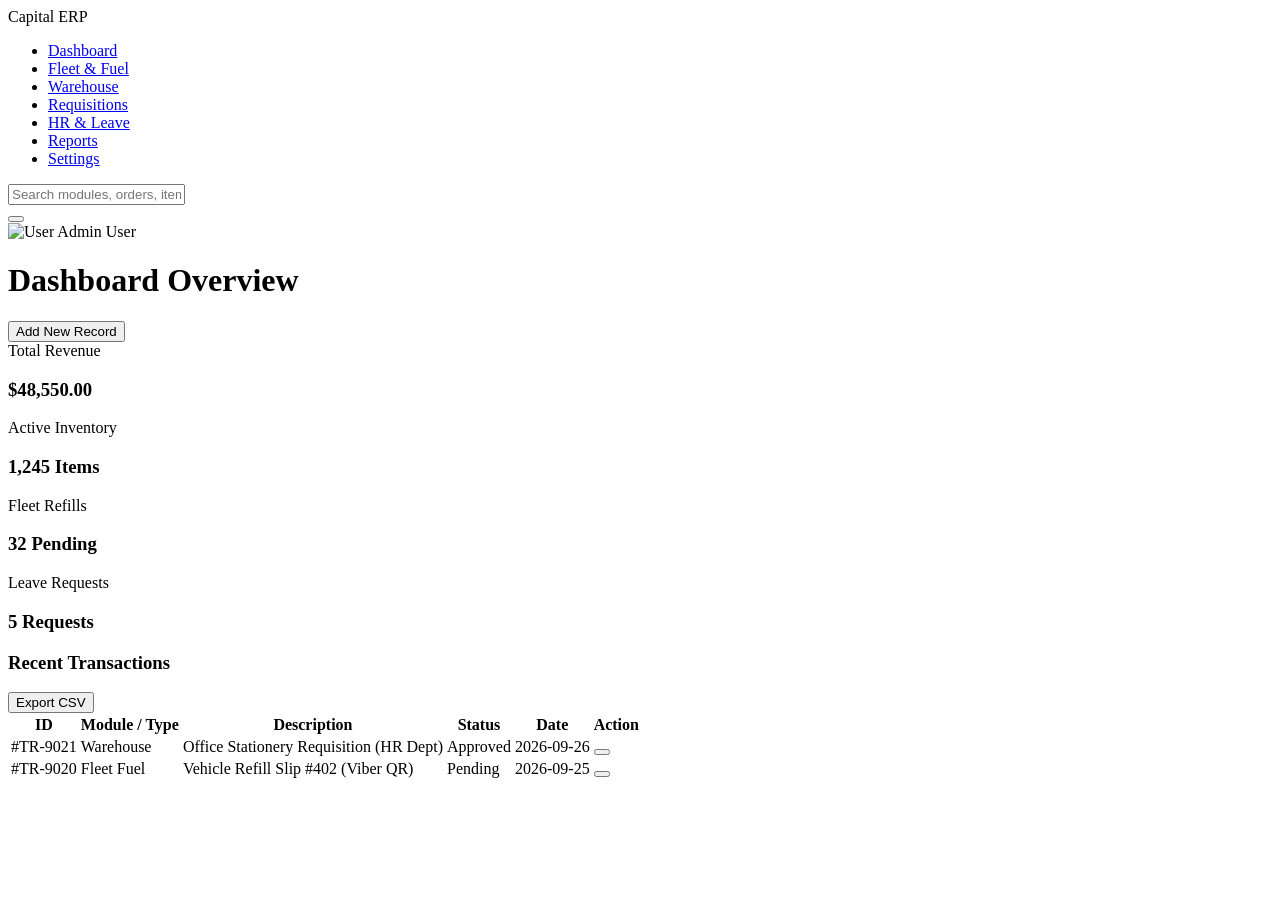
==== index.html @ 82a61a9e "Create index.html" ====
<!DOCTYPE html>
<html lang="en">
<head>
    <meta charset="UTF-8">
    <meta name="viewport" content="width=device-width, initial-scale=1.0">
    <title>Enterprise Resource Planning (ERP) System</title>
    <!-- Lucide Icons for Professional UI -->
    <script src="https://unpkg.com/lucide@latest"></script>
    <link rel="stylesheet" href="style.css">
</head>
<body>

    <div class="app-container">
        <!-- Sidebar Navigation -->
        <aside class="sidebar">
            <div class="sidebar-brand">
                <i data-lucide="box"></i>
                <span>Capital ERP</span>
            </div>
            <ul class="sidebar-menu">
                <li class="menu-item active"><a href="#"><i data-lucide="layout-dashboard"></i> Dashboard</a></li>
                <li class="menu-item"><a href="#"><i data-lucide="fuel"></i> Fleet & Fuel</a></li>
                <li class="menu-item"><a href="#"><i data-lucide="warehouse"></i> Warehouse</a></li>
                <li class="menu-item"><a href="#"><i data-lucide="file-text"></i> Requisitions</a></li>
                <li class="menu-item"><a href="#"><i data-lucide="users"></i> HR & Leave</a></li>
                <li class="menu-item"><a href="#"><i data-lucide="bar-chart-3"></i> Reports</a></li>
                <li class="menu-item"><a href="#"><i data-lucide="settings"></i> Settings</a></li>
            </ul>
        </aside>

        <!-- Main Wrapper -->
        <div class="main-wrapper">
            <!-- Top Header -->
            <header class="top-header">
                <div class="header-search">
                    <i data-lucide="search"></i>
                    <input type="text" placeholder="Search modules, orders, items...">
                </div>
                <div class="header-actions">
                    <button class="icon-btn"><i data-lucide="bell"></i></button>
                    <div class="user-profile">
                        <img src="https://images.unsplash.com/photo-1534528741775-53994a69daeb?w=100" alt="User">
                        <span>Admin User</span>
                    </div>
                </div>
            </header>

            <!-- Dashboard Content -->
            <main class="content-area">
                <div class="page-header">
                    <h1>Dashboard Overview</h1>
                    <button class="primary-btn"><i data-lucide="plus"></i> Add New Record</button>
                </div>

                <!-- Metric Cards -->
                <div class="metrics-grid">
                    <div class="metric-card">
                        <div class="metric-icon blue"><i data-lucide="trending-up"></i></div>
                        <div class="metric-info">
                            <span>Total Revenue</span>
                            <h3>$48,550.00</h3>
                        </div>
                    </div>
                    <div class="metric-card">
                        <div class="metric-icon green"><i data-lucide="package"></i></div>
                        <div class="metric-info">
                            <span>Active Inventory</span>
                            <h3>1,245 Items</h3>
                        </div>
                    </div>
                    <div class="metric-card">
                        <div class="metric-icon orange"><i data-lucide="truck"></i></div>
                        <div class="metric-info">
                            <span>Fleet Refills</span>
                            <h3>32 Pending</h3>
                        </div>
                    </div>
                    <div class="metric-card">
                        <div class="metric-icon purple"><i data-lucide="file-check"></i></div>
                        <div class="metric-info">
                            <span>Leave Requests</span>
                            <h3>5 Requests</h3>
                        </div>
                    </div>
                </div>

                <!-- Data Table Section -->
                <div class="card-table-container">
                    <div class="table-header">
                        <h3>Recent Transactions</h3>
                        <button class="outline-btn"><i data-lucide="download"></i> Export CSV</button>
                    </div>
                    <table>
                        <thead>
                            <tr>
                                <th>ID</th>
                                <th>Module / Type</th>
                                <th>Description</th>
                                <th>Status</th>
                                <th>Date</th>
                                <th>Action</th>
                            </tr>
                        </thead>
                        <tbody>
                            <tr>
                                <td>#TR-9021</td>
                                <td>Warehouse</td>
                                <td>Office Stationery Requisition (HR Dept)</td>
                                <td><span class="badge success">Approved</span></td>
                                <td>2026-09-26</td>
                                <td><button class="action-btn"><i data-lucide="more-horizontal"></i></button></td>
                            </tr>
                            <tr>
                                <td>#TR-9020</td>
                                <td>Fleet Fuel</td>
                                <td>Vehicle Refill Slip #402 (Viber QR)</td>
                                <td><span class="badge warning">Pending</span></td>
                                <td>2026-09-25</td>
                                <td><button class="action-btn"><i data-lucide="more-horizontal"></i></button></td>
                            </tr>
                        </tbody>
                    </table>
                </div>
            </main>
        </div>
    </div>

    <script>
        // Initialize Lucide Icons
        lucide.createIcons();
    </script>
</body>
</html>
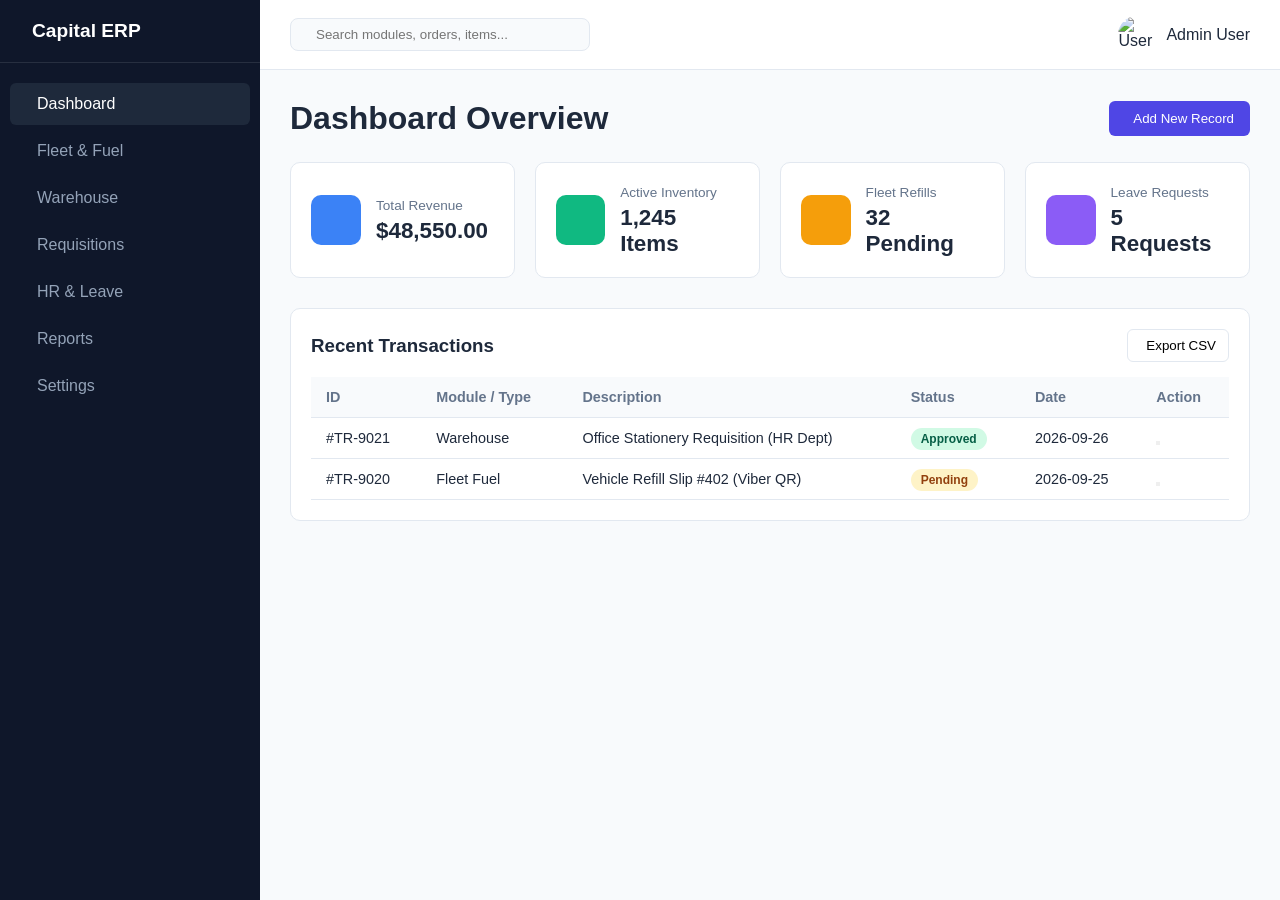
==== commit 348c6364: "Update stylesheet link from style.css to profile.css" ====
--- a/index.html
+++ b/index.html
@@ -6,7 +6,7 @@
     <title>Enterprise Resource Planning (ERP) System</title>
     <!-- Lucide Icons for Professional UI -->
     <script src="https://unpkg.com/lucide@latest"></script>
-    <link rel="stylesheet" href="style.css">
+    <link rel="stylesheet" href="profile.css">
 </head>
 <body>
 
--- a/profile.css
+++ b/profile.css
@@ -0,0 +1,258 @@
+:root {
+    --primary: #4f46e5;
+    --primary-hover: #4338ca;
+    --bg-main: #f8fafc;
+    --sidebar-bg: #0f172a;
+    --sidebar-text: #94a3b8;
+    --sidebar-hover: #1e293b;
+    --text-main: #1e293b;
+    --text-muted: #64748b;
+    --border-color: #e2e8f0;
+    --card-bg: #ffffff;
+}
+
+* {
+    margin: 0;
+    padding: 0;
+    box-sizing: border-box;
+    font-family: 'Segoe UI', Tahoma, Geneva, Verdana, sans-serif;
+}
+
+body {
+    background-color: var(--bg-main);
+    color: var(--text-main);
+}
+
+.app-container {
+    display: flex;
+    height: 100vh;
+    overflow: hidden;
+}
+
+/* Sidebar */
+.sidebar {
+    width: 260px;
+    background-color: var(--sidebar-bg);
+    color: white;
+    display: flex;
+    flex-direction: column;
+}
+
+.sidebar-brand {
+    padding: 20px;
+    display: flex;
+    align-items: center;
+    gap: 12px;
+    font-size: 1.2rem;
+    font-weight: bold;
+    border-bottom: 1px solid rgba(255,255,255,0.1);
+}
+
+.sidebar-menu {
+    list-style: none;
+    padding: 20px 10px;
+}
+
+.menu-item a {
+    display: flex;
+    align-items: center;
+    gap: 12px;
+    padding: 12px 15px;
+    color: var(--sidebar-text);
+    text-decoration: none;
+    border-radius: 6px;
+    margin-bottom: 5px;
+    transition: all 0.3s;
+}
+
+.menu-item.active a, .menu-item a:hover {
+    background-color: var(--sidebar-hover);
+    color: white;
+}
+
+/* Main Wrapper */
+.main-wrapper {
+    flex: 1;
+    display: flex;
+    flex-direction: column;
+    overflow-y: auto;
+}
+
+/* Header */
+.top-header {
+    height: 70px;
+    background-color: var(--card-bg);
+    border-bottom: 1px solid var(--border-color);
+    display: flex;
+    align-items: center;
+    justify-content: space-between;
+    padding: 0 30px;
+}
+
+.header-search {
+    display: flex;
+    align-items: center;
+    background: var(--bg-main);
+    padding: 8px 15px;
+    border-radius: 8px;
+    width: 300px;
+    border: 1px solid var(--border-color);
+    gap: 10px;
+}
+
+.header-search input {
+    border: none;
+    background: transparent;
+    outline: none;
+    width: 100%;
+}
+
+.header-actions {
+    display: flex;
+    align-items: center;
+    gap: 20px;
+}
+
+.icon-btn {
+    background: none;
+    border: none;
+    cursor: pointer;
+    color: var(--text-muted);
+}
+
+.user-profile {
+    display: flex;
+    align-items: center;
+    gap: 10px;
+    cursor: pointer;
+}
+
+.user-profile img {
+    width: 38px;
+    height: 38px;
+    border-radius: 50%;
+    object-fit: cover;
+}
+
+/* Content Area */
+.content-area {
+    padding: 30px;
+}
+
+.page-header {
+    display: flex;
+    justify-content: space-between;
+    align-items: center;
+    margin-bottom: 25px;
+}
+
+/* Metrics Grid */
+.metrics-grid {
+    display: grid;
+    grid-template-columns: repeat(auto-fit, minmax(220px, 1fr));
+    gap: 20px;
+    margin-bottom: 30px;
+}
+
+.metric-card {
+    background: var(--card-bg);
+    padding: 20px;
+    border-radius: 10px;
+    border: 1px solid var(--border-color);
+    display: flex;
+    align-items: center;
+    gap: 15px;
+}
+
+.metric-icon {
+    width: 50px;
+    height: 50px;
+    border-radius: 10px;
+    display: flex;
+    align-items: center;
+    justify-content: center;
+    color: white;
+}
+
+.metric-icon.blue { background: #3b82f6; }
+.metric-icon.green { background: #10b981; }
+.metric-icon.orange { background: #f59e0b; }
+.metric-icon.purple { background: #8b5cf6; }
+
+.metric-info span {
+    font-size: 0.85rem;
+    color: var(--text-muted);
+}
+
+.metric-info h3 {
+    font-size: 1.4rem;
+    margin-top: 4px;
+}
+
+/* Tables */
+.card-table-container {
+    background: var(--card-bg);
+    border-radius: 10px;
+    border: 1px solid var(--border-color);
+    padding: 20px;
+}
+
+.table-header {
+    display: flex;
+    justify-content: space-between;
+    align-items: center;
+    margin-bottom: 15px;
+}
+
+table {
+    width: 100%;
+    border-collapse: collapse;
+}
+
+th, td {
+    padding: 12px 15px;
+    text-align: left;
+    border-bottom: 1px solid var(--border-color);
+    font-size: 0.9rem;
+}
+
+th {
+    color: var(--text-muted);
+    font-weight: 600;
+    background-color: var(--bg-main);
+}
+
+/* Buttons and Badges */
+.primary-btn {
+    background-color: var(--primary);
+    color: white;
+    border: none;
+    padding: 10px 16px;
+    border-radius: 6px;
+    cursor: pointer;
+    display: flex;
+    align-items: center;
+    gap: 8px;
+    font-weight: 500;
+}
+
+.outline-btn {
+    background: transparent;
+    border: 1px solid var(--border-color);
+    padding: 8px 12px;
+    border-radius: 6px;
+    cursor: pointer;
+    display: flex;
+    align-items: center;
+    gap: 6px;
+}
+
+.badge {
+    padding: 4px 10px;
+    border-radius: 20px;
+    font-size: 0.75rem;
+    font-weight: 600;
+}
+
+.badge.success { background: #d1fae5; color: #065f46; }
+.badge.warning { background: #fef3c7; color: #92400e; }
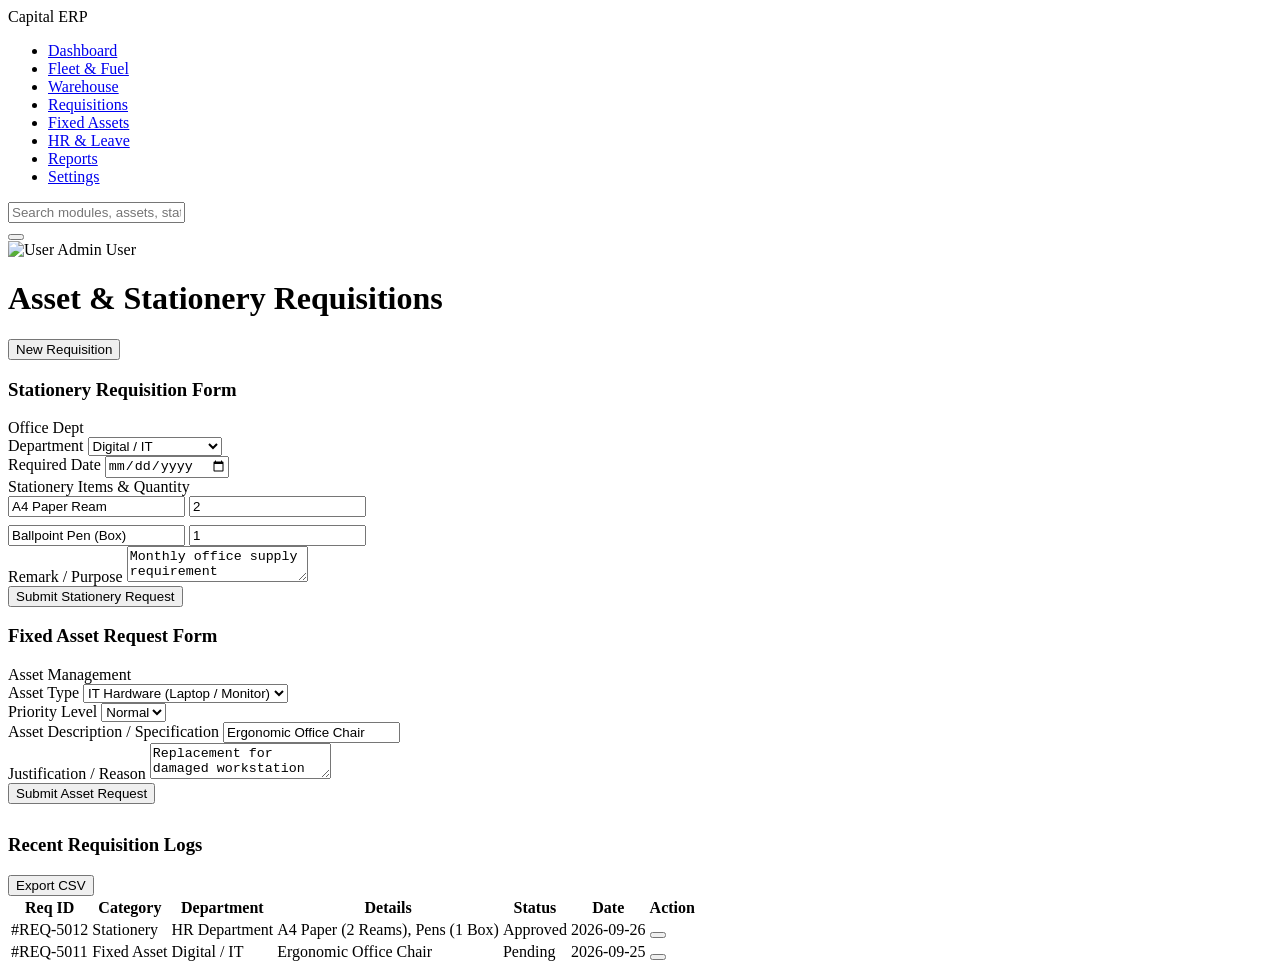
==== commit bc9e1599: "Refactor index.html for requisition features Updated the HTML structure for the ERP system dashboard" ====
--- a/index.html
+++ b/index.html
@@ -6,7 +6,7 @@
     <title>Enterprise Resource Planning (ERP) System</title>
     <!-- Lucide Icons for Professional UI -->
     <script src="https://unpkg.com/lucide@latest"></script>
-    <link rel="stylesheet" href="profile.css">
+    <link rel="stylesheet" href="style.css">
 </head>
 <body>
 
@@ -18,10 +18,11 @@
                 <span>Capital ERP</span>
             </div>
             <ul class="sidebar-menu">
-                <li class="menu-item active"><a href="#"><i data-lucide="layout-dashboard"></i> Dashboard</a></li>
+                <li class="menu-item"><a href="#"><i data-lucide="layout-dashboard"></i> Dashboard</a></li>
                 <li class="menu-item"><a href="#"><i data-lucide="fuel"></i> Fleet & Fuel</a></li>
                 <li class="menu-item"><a href="#"><i data-lucide="warehouse"></i> Warehouse</a></li>
-                <li class="menu-item"><a href="#"><i data-lucide="file-text"></i> Requisitions</a></li>
+                <li class="menu-item active"><a href="#"><i data-lucide="file-text"></i> Requisitions</a></li>
+                <li class="menu-item"><a href="#"><i data-lucide="shield"></i> Fixed Assets</a></li>
                 <li class="menu-item"><a href="#"><i data-lucide="users"></i> HR & Leave</a></li>
                 <li class="menu-item"><a href="#"><i data-lucide="bar-chart-3"></i> Reports</a></li>
                 <li class="menu-item"><a href="#"><i data-lucide="settings"></i> Settings</a></li>
@@ -34,7 +35,7 @@
             <header class="top-header">
                 <div class="header-search">
                     <i data-lucide="search"></i>
-                    <input type="text" placeholder="Search modules, orders, items...">
+                    <input type="text" placeholder="Search modules, assets, stationery...">
                 </div>
                 <div class="header-actions">
                     <button class="icon-btn"><i data-lucide="bell"></i></button>
@@ -45,57 +46,108 @@
                 </div>
             </header>
 
-            <!-- Dashboard Content -->
+            <!-- Requisitions Content Area -->
             <main class="content-area">
                 <div class="page-header">
-                    <h1>Dashboard Overview</h1>
-                    <button class="primary-btn"><i data-lucide="plus"></i> Add New Record</button>
+                    <h1>Asset & Stationery Requisitions</h1>
+                    <button class="primary-btn"><i data-lucide="plus"></i> New Requisition</button>
                 </div>
 
-                <!-- Metric Cards -->
-                <div class="metrics-grid">
-                    <div class="metric-card">
-                        <div class="metric-icon blue"><i data-lucide="trending-up"></i></div>
-                        <div class="metric-info">
-                            <span>Total Revenue</span>
-                            <h3>$48,550.00</h3>
+                <!-- Forms Grid Section -->
+                <div class="forms-grid">
+                    <!-- Stationery Requisition Form Card -->
+                    <div class="form-card">
+                        <div class="card-header-flex">
+                            <h3><i data-lucide="file-edit"></i> Stationery Requisition Form</h3>
+                            <span class="badge info">Office Dept</span>
                         </div>
+                        <form class="erp-form">
+                            <div class="form-row">
+                                <div class="form-group">
+                                    <label>Department</label>
+                                    <select class="form-control">
+                                        <option>Digital / IT</option>
+                                        <option>HR Department</option>
+                                        <option>Admin Department</option>
+                                        <option>Warehouse</option>
+                                        <option>Sales</option>
+                                        <option>Accounting</option>
+                                    </select>
+                                </div>
+                                <div class="form-group">
+                                    <label>Required Date</label>
+                                    <input type="date" class="form-control">
+                                </div>
+                            </div>
+                            <div class="form-group">
+                                <label>Stationery Items & Quantity</label>
+                                <div class="item-row">
+                                    <input type="text" class="form-control" placeholder="Item Name (e.g. A4 Paper, Pen)" value="A4 Paper Ream">
+                                    <input type="number" class="form-control qty-input" value="2">
+                                </div>
+                                <div class="item-row" style="margin-top: 8px;">
+                                    <input type="text" class="form-control" placeholder="Item Name" value="Ballpoint Pen (Box)">
+                                    <input type="number" class="form-control qty-input" value="1">
+                                </div>
+                            </div>
+                            <div class="form-group">
+                                <label>Remark / Purpose</label>
+                                <textarea class="form-control" rows="2" placeholder="Monthly office supply requirement...">Monthly office supply requirement</textarea>
+                            </div>
+                            <button type="button" class="primary-btn full-width"><i data-lucide="send"></i> Submit Stationery Request</button>
+                        </form>
                     </div>
-                    <div class="metric-card">
-                        <div class="metric-icon green"><i data-lucide="package"></i></div>
-                        <div class="metric-info">
-                            <span>Active Inventory</span>
-                            <h3>1,245 Items</h3>
+
+                    <!-- Fixed Assets Request Form Card -->
+                    <div class="form-card">
+                        <div class="card-header-flex">
+                            <h3><i data-lucide="monitor"></i> Fixed Asset Request Form</h3>
+                            <span class="badge purple">Asset Management</span>
                         </div>
-                    </div>
-                    <div class="metric-card">
-                        <div class="metric-icon orange"><i data-lucide="truck"></i></div>
-                        <div class="metric-info">
-                            <span>Fleet Refills</span>
-                            <h3>32 Pending</h3>
-                        </div>
-                    </div>
-                    <div class="metric-card">
-                        <div class="metric-icon purple"><i data-lucide="file-check"></i></div>
-                        <div class="metric-info">
-                            <span>Leave Requests</span>
-                            <h3>5 Requests</h3>
-                        </div>
+                        <form class="erp-form">
+                            <div class="form-row">
+                                <div class="form-group">
+                                    <label>Asset Type</label>
+                                    <select class="form-control">
+                                        <option>IT Hardware (Laptop / Monitor)</option>
+                                        <option>Office Furniture (Desk / Chair)</option>
+                                        <option>Electronics / Equipment</option>
+                                    </select>
+                                </div>
+                                <div class="form-group">
+                                    <label>Priority Level</label>
+                                    <select class="form-control">
+                                        <option>Normal</option>
+                                        <option>Urgent</option>
+                                    </select>
+                                </div>
+                            </div>
+                            <div class="form-group">
+                                <label>Asset Description / Specification</label>
+                                <input type="text" class="form-control" placeholder="e.g. Dell Office Laptop / Ergonomic Chair" value="Ergonomic Office Chair">
+                            </div>
+                            <div class="form-group">
+                                <label>Justification / Reason</label>
+                                <textarea class="form-control" rows="2" placeholder="Reason for asset request...">Replacement for damaged workstation chair</textarea>
+                            </div>
+                            <button type="button" class="primary-btn full-width bg-purple"><i data-lucide="check-circle"></i> Submit Asset Request</button>
+                        </form>
                     </div>
                 </div>
 
-                <!-- Data Table Section -->
-                <div class="card-table-container">
+                <!-- Requisitions Data Table -->
+                <div class="card-table-container" style="margin-top: 30px;">
                     <div class="table-header">
-                        <h3>Recent Transactions</h3>
+                        <h3>Recent Requisition Logs</h3>
                         <button class="outline-btn"><i data-lucide="download"></i> Export CSV</button>
                     </div>
                     <table>
                         <thead>
                             <tr>
-                                <th>ID</th>
-                                <th>Module / Type</th>
-                                <th>Description</th>
+                                <th>Req ID</th>
+                                <th>Category</th>
+                                <th>Department</th>
+                                <th>Details</th>
                                 <th>Status</th>
                                 <th>Date</th>
                                 <th>Action</th>
@@ -103,17 +155,19 @@
                         </thead>
                         <tbody>
                             <tr>
-                                <td>#TR-9021</td>
-                                <td>Warehouse</td>
-                                <td>Office Stationery Requisition (HR Dept)</td>
+                                <td>#REQ-5012</td>
+                                <td>Stationery</td>
+                                <td>HR Department</td>
+                                <td>A4 Paper (2 Reams), Pens (1 Box)</td>
                                 <td><span class="badge success">Approved</span></td>
                                 <td>2026-09-26</td>
                                 <td><button class="action-btn"><i data-lucide="more-horizontal"></i></button></td>
                             </tr>
                             <tr>
-                                <td>#TR-9020</td>
-                                <td>Fleet Fuel</td>
-                                <td>Vehicle Refill Slip #402 (Viber QR)</td>
+                                <td>#REQ-5011</td>
+                                <td>Fixed Asset</td>
+                                <td>Digital / IT</td>
+                                <td>Ergonomic Office Chair</td>
                                 <td><span class="badge warning">Pending</span></td>
                                 <td>2026-09-25</td>
                                 <td><button class="action-btn"><i data-lucide="more-horizontal"></i></button></td>
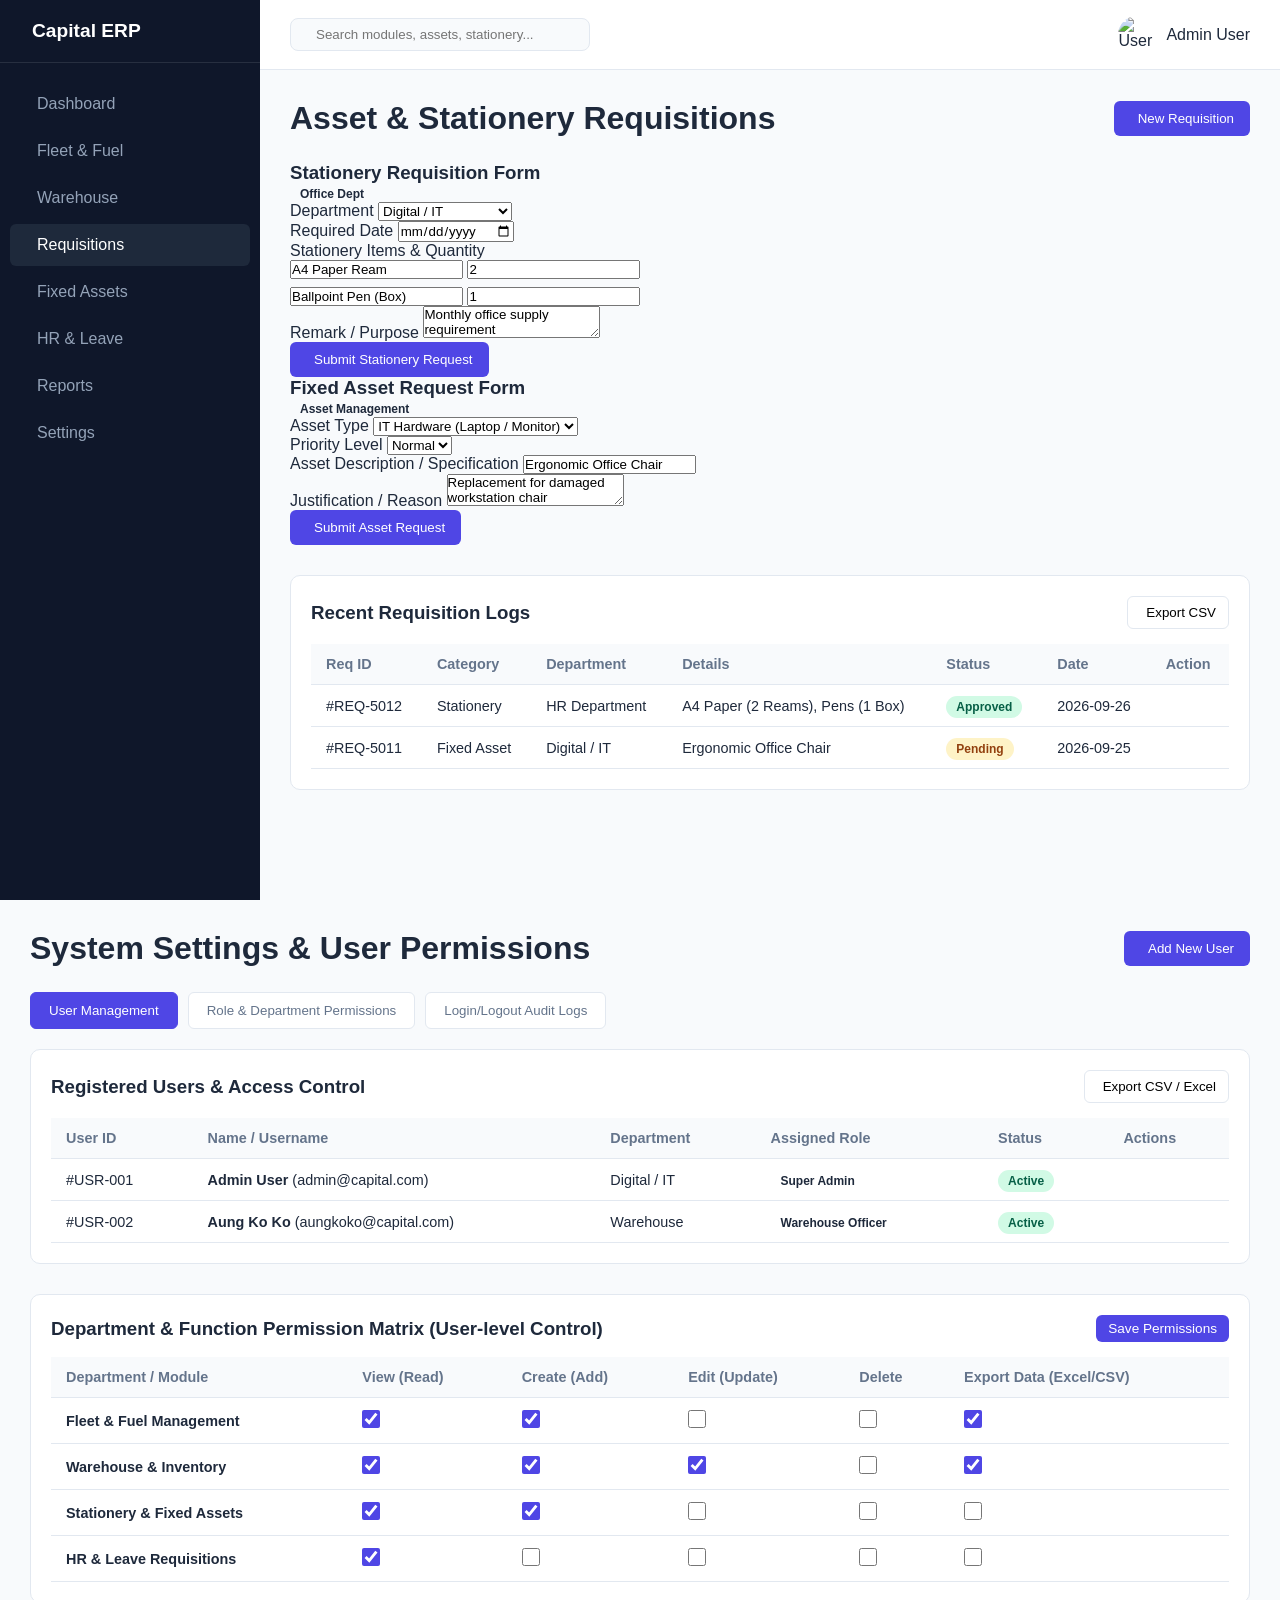
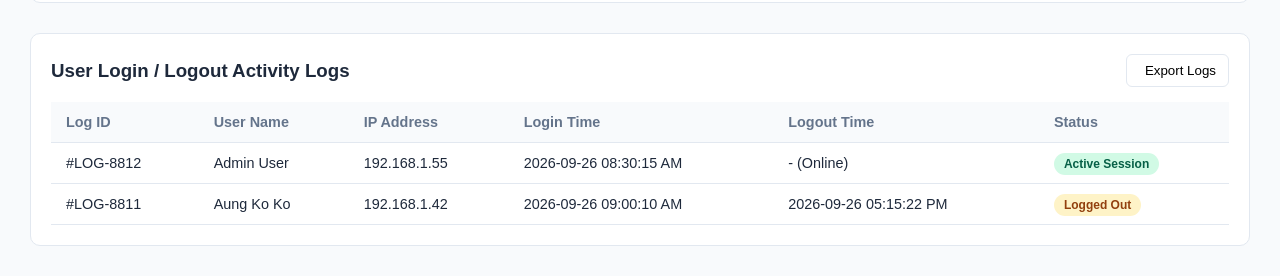
==== commit fe8421c1: "Implement settings page with user management and logs Added a new settings content area with user ma" ====
--- a/index.html
+++ b/index.html
@@ -179,6 +179,160 @@
         </div>
     </div>
 
+    <!-- Settings Content Area -->
+<main class="content-area">
+    <div class="page-header">
+        <h1>System Settings & User Permissions</h1>
+        <button class="primary-btn" onclick="openAddUserModal()"><i data-lucide="user-plus"></i> Add New User</button>
+    </div>
+
+    <!-- Settings Navigation Tabs -->
+    <div class="settings-tabs">
+        <button class="tab-btn active">User Management</button>
+        <button class="tab-btn">Role & Department Permissions</button>
+        <button class="tab-btn">Login/Logout Audit Logs</button>
+    </div>
+
+    <!-- 1. User Management Table Section -->
+    <div class="card-table-container">
+        <div class="table-header">
+            <h3>Registered Users & Access Control</h3>
+            <div class="table-actions">
+                <button class="outline-btn"><i data-lucide="download"></i> Export CSV / Excel</button>
+            </div>
+        </div>
+        <table>
+            <thead>
+                <tr>
+                    <th>User ID</th>
+                    <th>Name / Username</th>
+                    <th>Department</th>
+                    <th>Assigned Role</th>
+                    <th>Status</th>
+                    <th>Actions</th>
+                </tr>
+            </thead>
+            <tbody>
+                <tr>
+                    <td>#USR-001</td>
+                    <td><strong>Admin User</strong> (admin@capital.com)</td>
+                    <td>Digital / IT</td>
+                    <td><span class="badge purple">Super Admin</span></td>
+                    <td><span class="badge success">Active</span></td>
+                    <td>
+                        <button class="action-btn" title="Edit"><i data-lucide="edit-3" style="width:16px; color:#3b82f6;"></i></button>
+                        <button class="action-btn" title="Delete"><i data-lucide="trash-2" style="width:16px; color:#ef4444;"></i></button>
+                    </td>
+                </tr>
+                <tr>
+                    <td>#USR-002</td>
+                    <td><strong>Aung Ko Ko</strong> (aungkoko@capital.com)</td>
+                    <td>Warehouse</td>
+                    <td><span class="badge info">Warehouse Officer</span></td>
+                    <td><span class="badge success">Active</span></td>
+                    <td>
+                        <button class="action-btn" title="Edit"><i data-lucide="edit-3" style="width:16px; color:#3b82f6;"></i></button>
+                        <button class="action-btn" title="Delete"><i data-lucide="trash-2" style="width:16px; color:#ef4444;"></i></button>
+                    </td>
+                </tr>
+            </tbody>
+        </table>
+    </div>
+
+    <!-- 2. Department & Function Permission Matrix Section -->
+    <div class="card-table-container" style="margin-top: 30px;">
+        <div class="table-header">
+            <h3>Department & Function Permission Matrix (User-level Control)</h3>
+            <button class="primary-btn" style="padding: 6px 12px; font-size: 0.85rem;">Save Permissions</button>
+        </div>
+        <table>
+            <thead>
+                <tr>
+                    <th>Department / Module</th>
+                    <th>View (Read)</th>
+                    <th>Create (Add)</th>
+                    <th>Edit (Update)</th>
+                    <th>Delete</th>
+                    <th>Export Data (Excel/CSV)</th>
+                </tr>
+            </thead>
+            <tbody>
+                <tr>
+                    <td><strong>Fleet & Fuel Management</strong></td>
+                    <td><input type="checkbox" checked></td>
+                    <td><input type="checkbox" checked></td>
+                    <td><input type="checkbox"></td>
+                    <td><input type="checkbox"></td>
+                    <td><input type="checkbox" checked></td>
+                </tr>
+                <tr>
+                    <td><strong>Warehouse & Inventory</strong></td>
+                    <td><input type="checkbox" checked></td>
+                    <td><input type="checkbox" checked></td>
+                    <td><input type="checkbox" checked></td>
+                    <td><input type="checkbox"></td>
+                    <td><input type="checkbox" checked></td>
+                </tr>
+                <tr>
+                    <td><strong>Stationery & Fixed Assets</strong></td>
+                    <td><input type="checkbox" checked></td>
+                    <td><input type="checkbox" checked></td>
+                    <td><input type="checkbox"></td>
+                    <td><input type="checkbox"></td>
+                    <td><input type="checkbox"></td>
+                </tr>
+                <tr>
+                    <td><strong>HR & Leave Requisitions</strong></td>
+                    <td><input type="checkbox" checked></td>
+                    <td><input type="checkbox"></td>
+                    <td><input type="checkbox"></td>
+                    <td><input type="checkbox"></td>
+                    <td><input type="checkbox"></td>
+                </tr>
+            </tbody>
+        </table>
+    </div>
+
+    <!-- 3. Login / Logout Activity Logs Section -->
+    <div class="card-table-container" style="margin-top: 30px;">
+        <div class="table-header">
+            <h3>User Login / Logout Activity Logs</h3>
+            <button class="outline-btn"><i data-lucide="download"></i> Export Logs</button>
+        </div>
+        <table>
+            <thead>
+                <tr>
+                    <th>Log ID</th>
+                    <th>User Name</th>
+                    <th>IP Address</th>
+                    <th>Login Time</th>
+                    <th>Logout Time</th>
+                    <th>Status</th>
+                </tr>
+            </thead>
+            <tbody>
+                <tr>
+                    <td>#LOG-8812</td>
+                    <td>Admin User</td>
+                    <td>192.168.1.55</td>
+                    <td>2026-09-26 08:30:15 AM</td>
+                    <td>- (Online)</td>
+                    <td><span class="badge success">Active Session</span></td>
+                </tr>
+                <tr>
+                    <td>#LOG-8811</td>
+                    <td>Aung Ko Ko</td>
+                    <td>192.168.1.42</td>
+                    <td>2026-09-26 09:00:10 AM</td>
+                    <td>2026-09-26 05:15:22 PM</td>
+                    <td><span class="badge warning">Logged Out</span></td>
+                </tr>
+            </tbody>
+        </table>
+    </div>
+</main>
+    
+
     <script>
         // Initialize Lucide Icons
         lucide.createIcons();
--- a/style.css
+++ b/style.css
@@ -0,0 +1,309 @@
+:root {
+    --primary: #4f46e5;
+    --primary-hover: #4338ca;
+    --bg-main: #f8fafc;
+    --sidebar-bg: #0f172a;
+    --sidebar-text: #94a3b8;
+    --sidebar-hover: #1e293b;
+    --text-main: #1e293b;
+    --text-muted: #64748b;
+    --border-color: #e2e8f0;
+    --card-bg: #ffffff;
+}
+
+* {
+    margin: 0;
+    padding: 0;
+    box-sizing: border-box;
+    font-family: 'Segoe UI', Tahoma, Geneva, Verdana, sans-serif;
+}
+
+body {
+    background-color: var(--bg-main);
+    color: var(--text-main);
+}
+
+.app-container {
+    display: flex;
+    height: 100vh;
+    overflow: hidden;
+}
+
+/* Sidebar */
+.sidebar {
+    width: 260px;
+    background-color: var(--sidebar-bg);
+    color: white;
+    display: flex;
+    flex-direction: column;
+}
+
+.sidebar-brand {
+    padding: 20px;
+    display: flex;
+    align-items: center;
+    gap: 12px;
+    font-size: 1.2rem;
+    font-weight: bold;
+    border-bottom: 1px solid rgba(255,255,255,0.1);
+}
+
+.sidebar-menu {
+    list-style: none;
+    padding: 20px 10px;
+}
+
+.menu-item a {
+    display: flex;
+    align-items: center;
+    gap: 12px;
+    padding: 12px 15px;
+    color: var(--sidebar-text);
+    text-decoration: none;
+    border-radius: 6px;
+    margin-bottom: 5px;
+    transition: all 0.3s;
+}
+
+.menu-item.active a, .menu-item a:hover {
+    background-color: var(--sidebar-hover);
+    color: white;
+}
+
+/* Main Wrapper */
+.main-wrapper {
+    flex: 1;
+    display: flex;
+    flex-direction: column;
+    overflow-y: auto;
+}
+
+/* Header */
+.top-header {
+    height: 70px;
+    background-color: var(--card-bg);
+    border-bottom: 1px solid var(--border-color);
+    display: flex;
+    align-items: center;
+    justify-content: space-between;
+    padding: 0 30px;
+}
+
+.header-search {
+    display: flex;
+    align-items: center;
+    background: var(--bg-main);
+    padding: 8px 15px;
+    border-radius: 8px;
+    width: 300px;
+    border: 1px solid var(--border-color);
+    gap: 10px;
+}
+
+.header-search input {
+    border: none;
+    background: transparent;
+    outline: none;
+    width: 100%;
+}
+
+.header-actions {
+    display: flex;
+    align-items: center;
+    gap: 20px;
+}
+
+.icon-btn {
+    background: none;
+    border: none;
+    cursor: pointer;
+    color: var(--text-muted);
+}
+
+.user-profile {
+    display: flex;
+    align-items: center;
+    gap: 10px;
+    cursor: pointer;
+}
+
+.user-profile img {
+    width: 38px;
+    height: 38px;
+    border-radius: 50%;
+    object-fit: cover;
+}
+
+/* Content Area */
+.content-area {
+    padding: 30px;
+}
+
+.page-header {
+    display: flex;
+    justify-content: space-between;
+    align-items: center;
+    margin-bottom: 25px;
+}
+
+/* Metrics Grid */
+.metrics-grid {
+    display: grid;
+    grid-template-columns: repeat(auto-fit, minmax(220px, 1fr));
+    gap: 20px;
+    margin-bottom: 30px;
+}
+
+.metric-card {
+    background: var(--card-bg);
+    padding: 20px;
+    border-radius: 10px;
+    border: 1px solid var(--border-color);
+    display: flex;
+    align-items: center;
+    gap: 15px;
+}
+
+.metric-icon {
+    width: 50px;
+    height: 50px;
+    border-radius: 10px;
+    display: flex;
+    align-items: center;
+    justify-content: center;
+    color: white;
+}
+
+.metric-icon.blue { background: #3b82f6; }
+.metric-icon.green { background: #10b981; }
+.metric-icon.orange { background: #f59e0b; }
+.metric-icon.purple { background: #8b5cf6; }
+
+.metric-info span {
+    font-size: 0.85rem;
+    color: var(--text-muted);
+}
+
+.metric-info h3 {
+    font-size: 1.4rem;
+    margin-top: 4px;
+}
+
+/* Tables */
+.card-table-container {
+    background: var(--card-bg);
+    border-radius: 10px;
+    border: 1px solid var(--border-color);
+    padding: 20px;
+}
+
+.table-header {
+    display: flex;
+    justify-content: space-between;
+    align-items: center;
+    margin-bottom: 15px;
+}
+
+table {
+    width: 100%;
+    border-collapse: collapse;
+}
+
+th, td {
+    padding: 12px 15px;
+    text-align: left;
+    border-bottom: 1px solid var(--border-color);
+    font-size: 0.9rem;
+}
+
+th {
+    color: var(--text-muted);
+    font-weight: 600;
+    background-color: var(--bg-main);
+}
+
+/* Buttons and Badges */
+.primary-btn {
+    background-color: var(--primary);
+    color: white;
+    border: none;
+    padding: 10px 16px;
+    border-radius: 6px;
+    cursor: pointer;
+    display: flex;
+    align-items: center;
+    gap: 8px;
+    font-weight: 500;
+}
+
+.outline-btn {
+    background: transparent;
+    border: 1px solid var(--border-color);
+    padding: 8px 12px;
+    border-radius: 6px;
+    cursor: pointer;
+    display: flex;
+    align-items: center;
+    gap: 6px;
+}
+
+.badge {
+    padding: 4px 10px;
+    border-radius: 20px;
+    font-size: 0.75rem;
+    font-weight: 600;
+}
+
+.badge.success { background: #d1fae5; color: #065f46; }
+.badge.warning { background: #fef3c7; color: #92400e; }
+
+/* Settings Tabs */
+.settings-tabs {
+    display: flex;
+    gap: 10px;
+    margin-bottom: 20px;
+}
+
+.tab-btn {
+    padding: 10px 18px;
+    background: var(--card-bg);
+    border: 1px solid var(--border-color);
+    border-radius: 6px;
+    cursor: pointer;
+    font-weight: 500;
+    color: var(--text-muted);
+    transition: all 0.3s;
+}
+
+.tab-btn.active, .tab-btn:hover {
+    background: var(--primary);
+    color: white;
+    border-color: var(--primary);
+}
+
+.table-actions {
+    display: flex;
+    gap: 10px;
+}
+
+.action-btn {
+    background: none;
+    border: none;
+    cursor: pointer;
+    padding: 4px;
+    border-radius: 4px;
+    transition: background 0.2s;
+}
+
+.action-btn:hover {
+    background: var(--bg-main);
+}
+
+/* Checkbox styling inside tables */
+table input[type="checkbox"] {
+    width: 18px;
+    height: 18px;
+    accent-color: var(--primary);
+    cursor: pointer;
+}
+
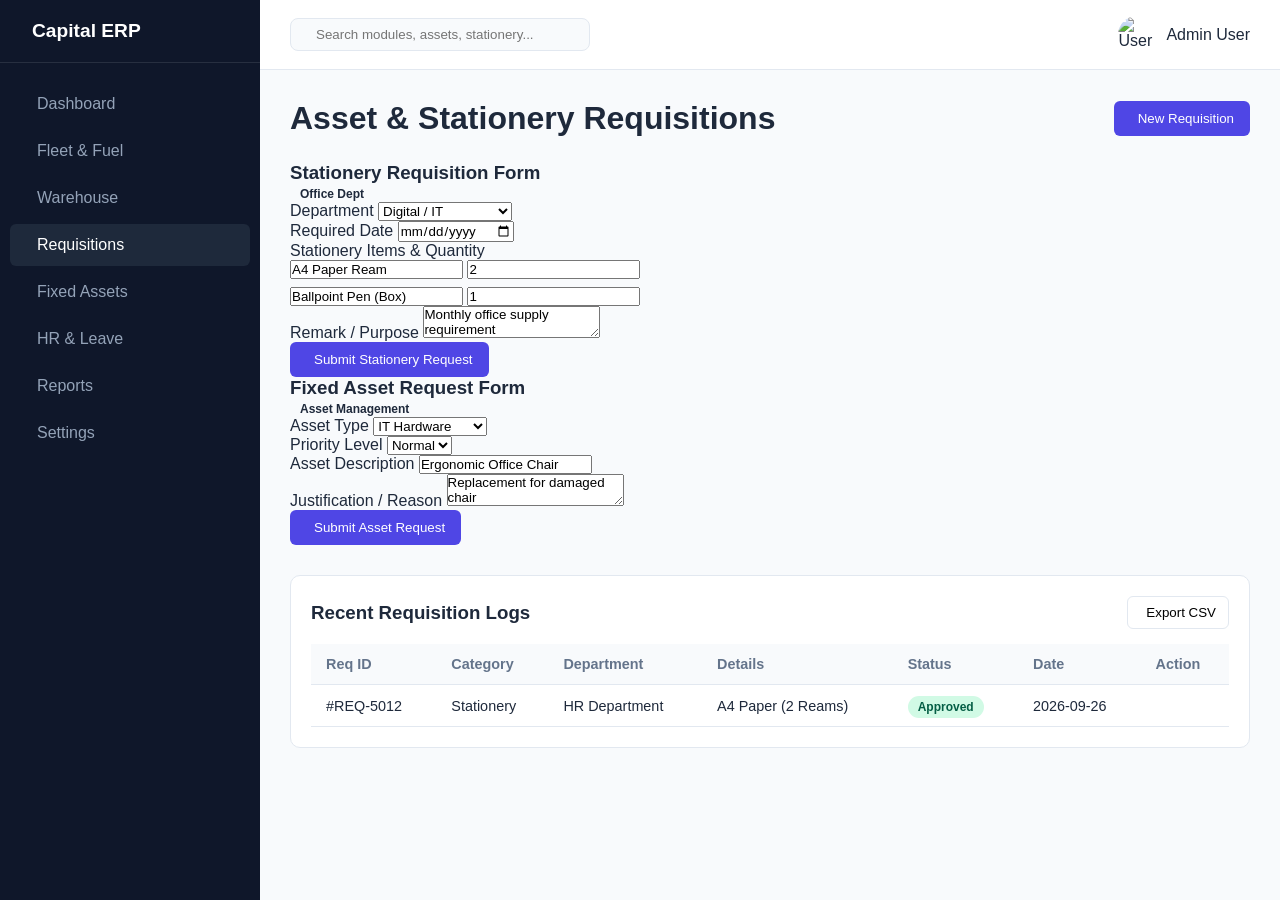
==== commit 9b285720: "Update index.html" ====
--- a/index.html
+++ b/index.html
@@ -18,14 +18,14 @@
                 <span>Capital ERP</span>
             </div>
             <ul class="sidebar-menu">
-                <li class="menu-item"><a href="#"><i data-lucide="layout-dashboard"></i> Dashboard</a></li>
-                <li class="menu-item"><a href="#"><i data-lucide="fuel"></i> Fleet & Fuel</a></li>
-                <li class="menu-item"><a href="#"><i data-lucide="warehouse"></i> Warehouse</a></li>
-                <li class="menu-item active"><a href="#"><i data-lucide="file-text"></i> Requisitions</a></li>
-                <li class="menu-item"><a href="#"><i data-lucide="shield"></i> Fixed Assets</a></li>
-                <li class="menu-item"><a href="#"><i data-lucide="users"></i> HR & Leave</a></li>
-                <li class="menu-item"><a href="#"><i data-lucide="bar-chart-3"></i> Reports</a></li>
-                <li class="menu-item"><a href="#"><i data-lucide="settings"></i> Settings</a></li>
+                <li class="menu-item" onclick="switchSection('dashboard', this)"><a href="#"><i data-lucide="layout-dashboard"></i> Dashboard</a></li>
+                <li class="menu-item" onclick="switchSection('fleet', this)"><a href="#"><i data-lucide="fuel"></i> Fleet & Fuel</a></li>
+                <li class="menu-item" onclick="switchSection('warehouse', this)"><a href="#"><i data-lucide="warehouse"></i> Warehouse</a></li>
+                <li class="menu-item active" onclick="switchSection('requisitions', this)"><a href="#"><i data-lucide="file-text"></i> Requisitions</a></li>
+                <li class="menu-item" onclick="switchSection('assets', this)"><a href="#"><i data-lucide="shield"></i> Fixed Assets</a></li>
+                <li class="menu-item" onclick="switchSection('hr', this)"><a href="#"><i data-lucide="users"></i> HR & Leave</a></li>
+                <li class="menu-item" onclick="switchSection('reports', this)"><a href="#"><i data-lucide="bar-chart-3"></i> Reports</a></li>
+                <li class="menu-item" onclick="switchSection('settings', this)"><a href="#"><i data-lucide="settings"></i> Settings</a></li>
             </ul>
         </aside>
 
@@ -46,8 +46,8 @@
                 </div>
             </header>
 
-            <!-- Requisitions Content Area -->
-            <main class="content-area">
+            <!-- 1. Requisitions Section (Default Active) -->
+            <main id="requisitions-section" class="content-area erp-section">
                 <div class="page-header">
                     <h1>Asset & Stationery Requisitions</h1>
                     <button class="primary-btn"><i data-lucide="plus"></i> New Requisition</button>
@@ -82,7 +82,7 @@
                             <div class="form-group">
                                 <label>Stationery Items & Quantity</label>
                                 <div class="item-row">
-                                    <input type="text" class="form-control" placeholder="Item Name (e.g. A4 Paper, Pen)" value="A4 Paper Ream">
+                                    <input type="text" class="form-control" placeholder="Item Name" value="A4 Paper Ream">
                                     <input type="number" class="form-control qty-input" value="2">
                                 </div>
                                 <div class="item-row" style="margin-top: 8px;">
@@ -92,7 +92,7 @@
                             </div>
                             <div class="form-group">
                                 <label>Remark / Purpose</label>
-                                <textarea class="form-control" rows="2" placeholder="Monthly office supply requirement...">Monthly office supply requirement</textarea>
+                                <textarea class="form-control" rows="2">Monthly office supply requirement</textarea>
                             </div>
                             <button type="button" class="primary-btn full-width"><i data-lucide="send"></i> Submit Stationery Request</button>
                         </form>
@@ -109,9 +109,8 @@
                                 <div class="form-group">
                                     <label>Asset Type</label>
                                     <select class="form-control">
-                                        <option>IT Hardware (Laptop / Monitor)</option>
-                                        <option>Office Furniture (Desk / Chair)</option>
-                                        <option>Electronics / Equipment</option>
+                                        <option>IT Hardware</option>
+                                        <option>Office Furniture</option>
                                     </select>
                                 </div>
                                 <div class="form-group">
@@ -123,12 +122,12 @@
                                 </div>
                             </div>
                             <div class="form-group">
-                                <label>Asset Description / Specification</label>
-                                <input type="text" class="form-control" placeholder="e.g. Dell Office Laptop / Ergonomic Chair" value="Ergonomic Office Chair">
+                                <label>Asset Description</label>
+                                <input type="text" class="form-control" value="Ergonomic Office Chair">
                             </div>
                             <div class="form-group">
                                 <label>Justification / Reason</label>
-                                <textarea class="form-control" rows="2" placeholder="Reason for asset request...">Replacement for damaged workstation chair</textarea>
+                                <textarea class="form-control" rows="2">Replacement for damaged chair</textarea>
                             </div>
                             <button type="button" class="primary-btn full-width bg-purple"><i data-lucide="check-circle"></i> Submit Asset Request</button>
                         </form>
@@ -158,184 +157,145 @@
                                 <td>#REQ-5012</td>
                                 <td>Stationery</td>
                                 <td>HR Department</td>
-                                <td>A4 Paper (2 Reams), Pens (1 Box)</td>
+                                <td>A4 Paper (2 Reams)</td>
                                 <td><span class="badge success">Approved</span></td>
                                 <td>2026-09-26</td>
                                 <td><button class="action-btn"><i data-lucide="more-horizontal"></i></button></td>
                             </tr>
-                            <tr>
-                                <td>#REQ-5011</td>
-                                <td>Fixed Asset</td>
-                                <td>Digital / IT</td>
-                                <td>Ergonomic Office Chair</td>
-                                <td><span class="badge warning">Pending</span></td>
-                                <td>2026-09-25</td>
-                                <td><button class="action-btn"><i data-lucide="more-horizontal"></i></button></td>
-                            </tr>
                         </tbody>
                     </table>
                 </div>
             </main>
+
+            <!-- 2. Settings Section (Hidden by default) -->
+            <main id="settings-section" class="content-area erp-section" style="display: none;">
+                <div class="page-header">
+                    <h1>System Settings & User Permissions</h1>
+                    <button class="primary-btn"><i data-lucide="user-plus"></i> Add New User</button>
+                </div>
+
+                <!-- User Management Table -->
+                <div class="card-table-container">
+                    <div class="table-header">
+                        <h3>Registered Users & Access Control</h3>
+                        <button class="outline-btn"><i data-lucide="download"></i> Export CSV / Excel</button>
+                    </div>
+                    <table>
+                        <thead>
+                            <tr>
+                                <th>User ID</th>
+                                <th>Name / Username</th>
+                                <th>Department</th>
+                                <th>Role</th>
+                                <th>Status</th>
+                                <th>Actions</th>
+                            </tr>
+                        </thead>
+                        <tbody>
+                            <tr>
+                                <td>#USR-001</td>
+                                <td><strong>Admin User</strong></td>
+                                <td>Digital / IT</td>
+                                <td><span class="badge purple">Super Admin</span></td>
+                                <td><span class="badge success">Active</span></td>
+                                <td>
+                                    <button class="action-btn" title="Edit"><i data-lucide="edit-3" style="width:16px; color:#3b82f6;"></i></button>
+                                    <button class="action-btn" title="Delete"><i data-lucide="trash-2" style="width:16px; color:#ef4444;"></i></button>
+                                </td>
+                            </tr>
+                        </tbody>
+                    </table>
+                </div>
+
+                <!-- Permission Matrix -->
+                <div class="card-table-container" style="margin-top: 30px;">
+                    <div class="table-header">
+                        <h3>Department & Function Permission Matrix</h3>
+                        <button class="primary-btn" style="padding: 6px 12px; font-size: 0.85rem;">Save Permissions</button>
+                    </div>
+                    <table>
+                        <thead>
+                            <tr>
+                                <th>Department / Module</th>
+                                <th>View</th>
+                                <th>Create</th>
+                                <th>Edit</th>
+                                <th>Delete</th>
+                                <th>Export</th>
+                            </tr>
+                        </thead>
+                        <tbody>
+                            <tr>
+                                <td><strong>Warehouse & Inventory</strong></td>
+                                <td><input type="checkbox" checked></td>
+                                <td><input type="checkbox" checked></td>
+                                <td><input type="checkbox" checked></td>
+                                <td><input type="checkbox"></td>
+                                <td><input type="checkbox" checked></td>
+                            </tr>
+                        </tbody>
+                    </table>
+                </div>
+
+                <!-- Audit Logs -->
+                <div class="card-table-container" style="margin-top: 30px;">
+                    <div class="table-header">
+                        <h3>User Login / Logout Activity Logs</h3>
+                        <button class="outline-btn"><i data-lucide="download"></i> Export Logs</button>
+                    </div>
+                    <table>
+                        <thead>
+                            <tr>
+                                <th>Log ID</th>
+                                <th>User Name</th>
+                                <th>IP Address</th>
+                                <th>Login Time</th>
+                                <th>Logout Time</th>
+                                <th>Status</th>
+                            </tr>
+                        </thead>
+                        <tbody>
+                            <tr>
+                                <td>#LOG-8812</td>
+                                <td>Admin User</td>
+                                <td>192.168.1.55</td>
+                                <td>2026-09-26 08:30:15 AM</td>
+                                <td>- (Online)</td>
+                                <td><span class="badge success">Active</span></td>
+                            </tr>
+                        </tbody>
+                    </table>
+                </div>
+            </main>
+
         </div>
     </div>
 
-    <!-- Settings Content Area -->
-<main class="content-area">
-    <div class="page-header">
-        <h1>System Settings & User Permissions</h1>
-        <button class="primary-btn" onclick="openAddUserModal()"><i data-lucide="user-plus"></i> Add New User</button>
-    </div>
-
-    <!-- Settings Navigation Tabs -->
-    <div class="settings-tabs">
-        <button class="tab-btn active">User Management</button>
-        <button class="tab-btn">Role & Department Permissions</button>
-        <button class="tab-btn">Login/Logout Audit Logs</button>
-    </div>
-
-    <!-- 1. User Management Table Section -->
-    <div class="card-table-container">
-        <div class="table-header">
-            <h3>Registered Users & Access Control</h3>
-            <div class="table-actions">
-                <button class="outline-btn"><i data-lucide="download"></i> Export CSV / Excel</button>
-            </div>
-        </div>
-        <table>
-            <thead>
-                <tr>
-                    <th>User ID</th>
-                    <th>Name / Username</th>
-                    <th>Department</th>
-                    <th>Assigned Role</th>
-                    <th>Status</th>
-                    <th>Actions</th>
-                </tr>
-            </thead>
-            <tbody>
-                <tr>
-                    <td>#USR-001</td>
-                    <td><strong>Admin User</strong> (admin@capital.com)</td>
-                    <td>Digital / IT</td>
-                    <td><span class="badge purple">Super Admin</span></td>
-                    <td><span class="badge success">Active</span></td>
-                    <td>
-                        <button class="action-btn" title="Edit"><i data-lucide="edit-3" style="width:16px; color:#3b82f6;"></i></button>
-                        <button class="action-btn" title="Delete"><i data-lucide="trash-2" style="width:16px; color:#ef4444;"></i></button>
-                    </td>
-                </tr>
-                <tr>
-                    <td>#USR-002</td>
-                    <td><strong>Aung Ko Ko</strong> (aungkoko@capital.com)</td>
-                    <td>Warehouse</td>
-                    <td><span class="badge info">Warehouse Officer</span></td>
-                    <td><span class="badge success">Active</span></td>
-                    <td>
-                        <button class="action-btn" title="Edit"><i data-lucide="edit-3" style="width:16px; color:#3b82f6;"></i></button>
-                        <button class="action-btn" title="Delete"><i data-lucide="trash-2" style="width:16px; color:#ef4444;"></i></button>
-                    </td>
-                </tr>
-            </tbody>
-        </table>
-    </div>
-
-    <!-- 2. Department & Function Permission Matrix Section -->
-    <div class="card-table-container" style="margin-top: 30px;">
-        <div class="table-header">
-            <h3>Department & Function Permission Matrix (User-level Control)</h3>
-            <button class="primary-btn" style="padding: 6px 12px; font-size: 0.85rem;">Save Permissions</button>
-        </div>
-        <table>
-            <thead>
-                <tr>
-                    <th>Department / Module</th>
-                    <th>View (Read)</th>
-                    <th>Create (Add)</th>
-                    <th>Edit (Update)</th>
-                    <th>Delete</th>
-                    <th>Export Data (Excel/CSV)</th>
-                </tr>
-            </thead>
-            <tbody>
-                <tr>
-                    <td><strong>Fleet & Fuel Management</strong></td>
-                    <td><input type="checkbox" checked></td>
-                    <td><input type="checkbox" checked></td>
-                    <td><input type="checkbox"></td>
-                    <td><input type="checkbox"></td>
-                    <td><input type="checkbox" checked></td>
-                </tr>
-                <tr>
-                    <td><strong>Warehouse & Inventory</strong></td>
-                    <td><input type="checkbox" checked></td>
-                    <td><input type="checkbox" checked></td>
-                    <td><input type="checkbox" checked></td>
-                    <td><input type="checkbox"></td>
-                    <td><input type="checkbox" checked></td>
-                </tr>
-                <tr>
-                    <td><strong>Stationery & Fixed Assets</strong></td>
-                    <td><input type="checkbox" checked></td>
-                    <td><input type="checkbox" checked></td>
-                    <td><input type="checkbox"></td>
-                    <td><input type="checkbox"></td>
-                    <td><input type="checkbox"></td>
-                </tr>
-                <tr>
-                    <td><strong>HR & Leave Requisitions</strong></td>
-                    <td><input type="checkbox" checked></td>
-                    <td><input type="checkbox"></td>
-                    <td><input type="checkbox"></td>
-                    <td><input type="checkbox"></td>
-                    <td><input type="checkbox"></td>
-                </tr>
-            </tbody>
-        </table>
-    </div>
-
-    <!-- 3. Login / Logout Activity Logs Section -->
-    <div class="card-table-container" style="margin-top: 30px;">
-        <div class="table-header">
-            <h3>User Login / Logout Activity Logs</h3>
-            <button class="outline-btn"><i data-lucide="download"></i> Export Logs</button>
-        </div>
-        <table>
-            <thead>
-                <tr>
-                    <th>Log ID</th>
-                    <th>User Name</th>
-                    <th>IP Address</th>
-                    <th>Login Time</th>
-                    <th>Logout Time</th>
-                    <th>Status</th>
-                </tr>
-            </thead>
-            <tbody>
-                <tr>
-                    <td>#LOG-8812</td>
-                    <td>Admin User</td>
-                    <td>192.168.1.55</td>
-                    <td>2026-09-26 08:30:15 AM</td>
-                    <td>- (Online)</td>
-                    <td><span class="badge success">Active Session</span></td>
-                </tr>
-                <tr>
-                    <td>#LOG-8811</td>
-                    <td>Aung Ko Ko</td>
-                    <td>192.168.1.42</td>
-                    <td>2026-09-26 09:00:10 AM</td>
-                    <td>2026-09-26 05:15:22 PM</td>
-                    <td><span class="badge warning">Logged Out</span></td>
-                </tr>
-            </tbody>
-        </table>
-    </div>
-</main>
-    
-
+    <!-- JavaScript for View Switching -->
     <script>
         // Initialize Lucide Icons
         lucide.createIcons();
+
+        function switchSection(sectionName, element) {
+            // Hide all sections
+            const sections = document.querySelectorAll('.erp-section');
+            sections.forEach(sec => sec.style.display = 'none');
+
+            // Show target section if exists (For now defaulting Requisitions & Settings)
+            if(sectionName === 'settings') {
+                document.getElementById('settings-section').style.display = 'block';
+            } else {
+                document.getElementById('requisitions-section').style.display = 'block';
+            }
+
+            // Update active menu class
+            const menuItems = document.querySelectorAll('.sidebar-menu .menu-item');
+            menuItems.forEach(item => item.classList.remove('active'));
+            element.classList.add('active');
+
+            // Re-initialize icons for newly displayed elements
+            lucide.createIcons();
+        }
     </script>
 </body>
 </html>
